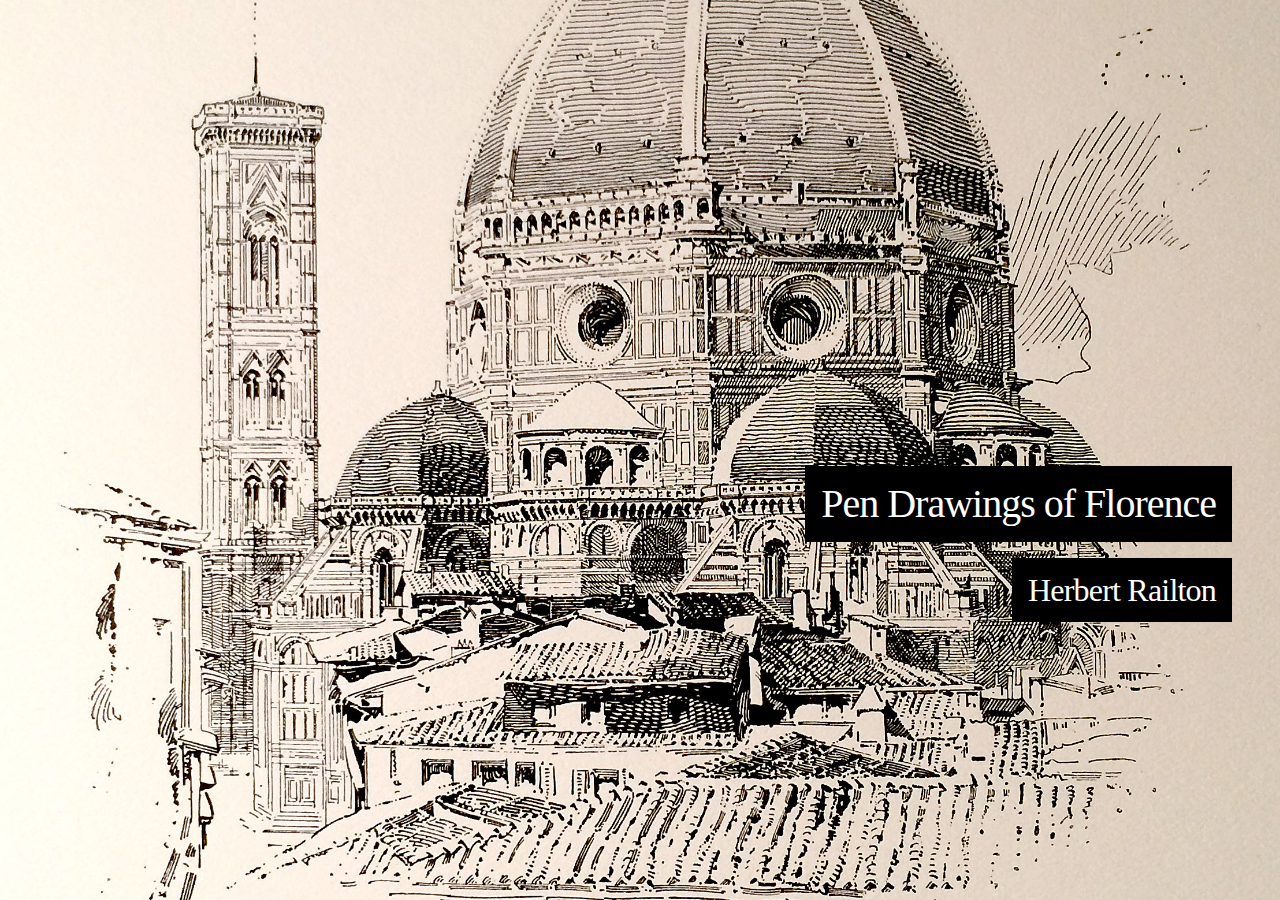
==== content/pen-drawings-of-florence/index.html @ 7fdd34f5 "Creating repo" ====
<!doctype html>
<html>
  <head>
    <title>Pen Drawings of Florence by Herbert Railton</title>
    <meta charset="utf-8">
    <meta name="author" content="Jofan">
    <meta name="description" content="High resolution images from Pen Drawings of Florence by Herbert Railton">
    <meta name="twitter:card"           content="summary" />
    <meta name="twitter:site"           content="@paintedink" />
    <meta name="twitter:creator"        content="@jofan" />
    <meta property="og:url"             content="http://painted.ink/content/pen-drawings-of-florence/index.html" />
    <meta property="og:type"            content="article" />
    <meta property="og:title"           content="Pen Drawings of Florence by Herbert Railton" />
    <meta property="og:description"     content="High resolution images from Pen Drawings of Florence by Herbert Railton" />
    <meta property="og:image"           content="">
    <meta property="article:author"     content="Jofan">
    <meta property="article:section"    content="Inspiration">
    <meta property="article:tag"        content="ink, Herbert Railton">
    <style>
      body {
        margin: 0;
      }
      .hero {
        background: url("assets/florence_dome.jpg") no-repeat center center;
        background-size: cover;
        height: 100vh; }
        .hero:before {
          content: '';
          position: absolute;
          top: 0;
          right: 0;
          bottom: 0;
          left: 0;
          /*background-image: linear-gradient(to bottom right, #002f4b, #dc4225);*/
          opacity: .8; }
        .hero .intro {
          padding: 3rem;
          position: relative;
          top: 50%;
          transform: translateY(-50%); }
        .hero h1, .hero h2 {
          background-color: black;
          color: #fff;
          font-size: 1.5rem;
          line-height: 1.5em;
          letter-spacing: -0.025em;
          font-weight: 300;
          text-align: center; }
        .hero h2 {
          font-size: 1.3rem;
        }
        .hero p {
          color: #fff;
          line-height: 1.75em;
          font-weight: 200;
          text-align: center;
          margin-bottom: 2rem; }
        .hero .tech-img {
          background: url("http://static.pexels.com/wp-content/uploads/2015/02/apple-hand-iphone-6-4322-525x350.jpg") no-repeat center center;
          background-size: cover;
          height: 9rem;
          width: 9rem;
          border-radius: 50%;
          display: block;
          margin: 0 auto; }
        @media only screen and (min-width: 40.063em) {
          .hero .intro {
            /*padding: 0;*/
          }
          .hero .tech-img {
            height: 18rem;
            width: 18rem; }
          .hero h1, .hero h2 {
            /*padding-top: 4.5rem;*/
            margin-top: 1rem;
            margin-bottom: 0;
            padding:0.5rem 1rem;
            text-align: right;
            float: right;
            clear: both;
            font-size: 2.5rem; }
          .hero h2 {
            font-size: 2.0rem;
          }
          .hero p {
            text-align: right; } }
    </style>
  </head>
  <body>

    <section class="hero">
      <div class="row intro">
        <div class="small-centered medium-uncentered medium-6 large-7 columns">
          <h1>Pen Drawings of Florence</h1>
          <h2>Herbert Railton</h2>
          <!-- <p>Don't you want to take a leap of faith? Or become an old man, filled with regret, waiting to die alone!</p> -->
        </div>
        <div class="small-centered medium-uncentered medium-6 large-5 columns">
          <!-- <div class="tech-img"></div> -->
        </div>
      </div>
    </section>


  </body>
</html>
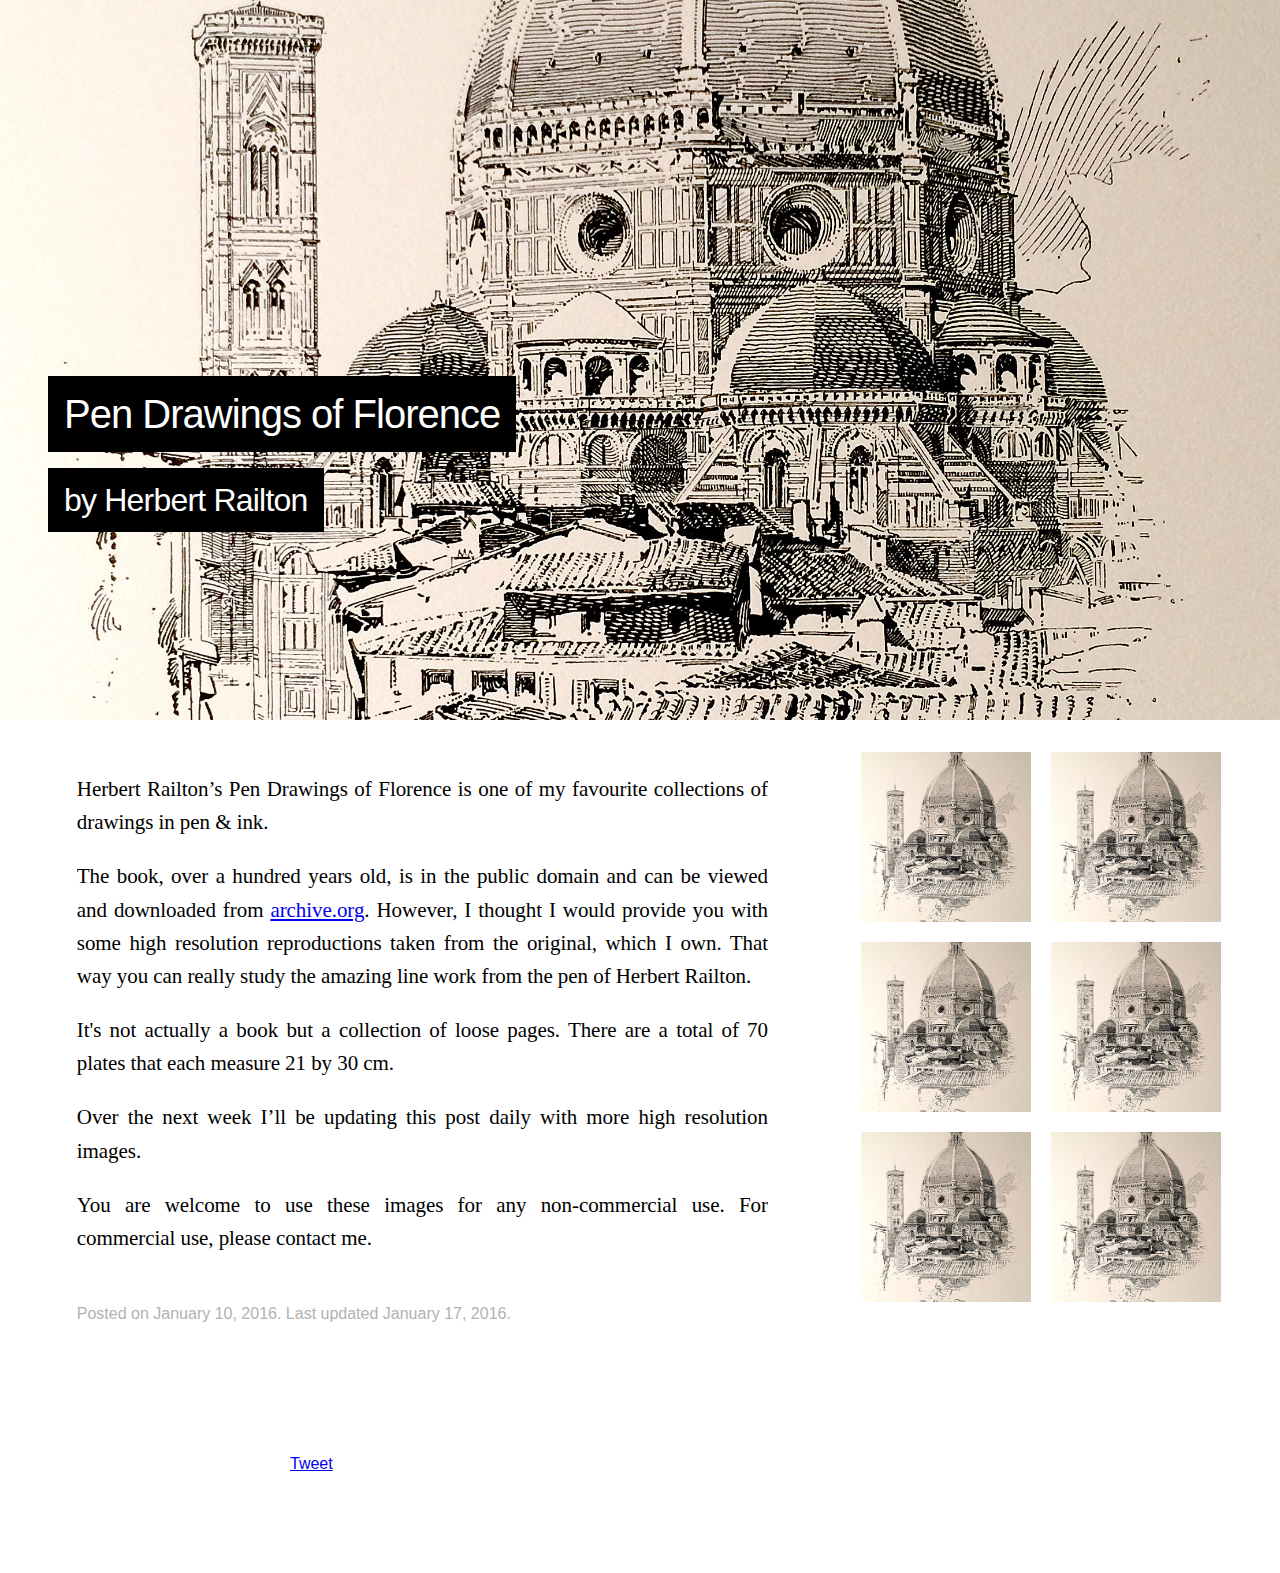
==== commit aef04dc5: "Added some content" ====
--- a/content/pen-drawings-of-florence/index.html
+++ b/content/pen-drawings-of-florence/index.html
@@ -12,95 +12,90 @@
     <meta property="og:type"            content="article" />
     <meta property="og:title"           content="Pen Drawings of Florence by Herbert Railton" />
     <meta property="og:description"     content="High resolution images from Pen Drawings of Florence by Herbert Railton" />
-    <meta property="og:image"           content="">
+    <meta property="og:image"           content="http://painted.ink/content/pen-drawings-of-florence/assets/florence_dome.jpg">
     <meta property="article:author"     content="Jofan">
-    <meta property="article:section"    content="Inspiration">
+    <meta property="article:section"    content="Reproductions">
     <meta property="article:tag"        content="ink, Herbert Railton">
-    <style>
-      body {
-        margin: 0;
-      }
-      .hero {
-        background: url("assets/florence_dome.jpg") no-repeat center center;
-        background-size: cover;
-        height: 100vh; }
-        .hero:before {
-          content: '';
-          position: absolute;
-          top: 0;
-          right: 0;
-          bottom: 0;
-          left: 0;
-          /*background-image: linear-gradient(to bottom right, #002f4b, #dc4225);*/
-          opacity: .8; }
-        .hero .intro {
-          padding: 3rem;
-          position: relative;
-          top: 50%;
-          transform: translateY(-50%); }
-        .hero h1, .hero h2 {
-          background-color: black;
-          color: #fff;
-          font-size: 1.5rem;
-          line-height: 1.5em;
-          letter-spacing: -0.025em;
-          font-weight: 300;
-          text-align: center; }
-        .hero h2 {
-          font-size: 1.3rem;
-        }
-        .hero p {
-          color: #fff;
-          line-height: 1.75em;
-          font-weight: 200;
-          text-align: center;
-          margin-bottom: 2rem; }
-        .hero .tech-img {
-          background: url("http://static.pexels.com/wp-content/uploads/2015/02/apple-hand-iphone-6-4322-525x350.jpg") no-repeat center center;
-          background-size: cover;
-          height: 9rem;
-          width: 9rem;
-          border-radius: 50%;
-          display: block;
-          margin: 0 auto; }
-        @media only screen and (min-width: 40.063em) {
-          .hero .intro {
-            /*padding: 0;*/
-          }
-          .hero .tech-img {
-            height: 18rem;
-            width: 18rem; }
-          .hero h1, .hero h2 {
-            /*padding-top: 4.5rem;*/
-            margin-top: 1rem;
-            margin-bottom: 0;
-            padding:0.5rem 1rem;
-            text-align: right;
-            float: right;
-            clear: both;
-            font-size: 2.5rem; }
-          .hero h2 {
-            font-size: 2.0rem;
-          }
-          .hero p {
-            text-align: right; } }
-    </style>
+    <link rel="stylesheet" type="text/css" href="../../styles.css">
+    <link rel="stylesheet" type="text/css" href="styles.css">
   </head>
-  <body>
+  <body class="unloaded">
 
-    <section class="hero">
-      <div class="row intro">
-        <div class="small-centered medium-uncentered medium-6 large-7 columns">
-          <h1>Pen Drawings of Florence</h1>
-          <h2>Herbert Railton</h2>
-          <!-- <p>Don't you want to take a leap of faith? Or become an old man, filled with regret, waiting to die alone!</p> -->
-        </div>
-        <div class="small-centered medium-uncentered medium-6 large-5 columns">
-          <!-- <div class="tech-img"></div> -->
+    <div class="palatino">
+
+      <div class="hero" data-content="feature">
+        <div class="animated-bg"></div>
+        <div class="row intro">
+          <div class="small-centered medium-uncentered medium-6 large-7 columns">
+            <h1>Pen Drawings of Florence</h1>
+            <h2>by Herbert Railton</h2>
+          </div>
         </div>
       </div>
-    </section>
 
+      <article>
+
+        <section class="l-two-column l-main-column" data-content="article">
+          <p>Herbert Railton’s Pen Drawings of Florence is one of my favourite collections of drawings in pen &amp; ink.</p>
+
+          <p>The book, over a hundred years old, is in the public domain and can be viewed and downloaded from <a href="https://archive.org/details/pendrawingsofflo00railuoft">archive.org</a>. However, I thought I would provide you with some high resolution reproductions taken from the original, which I own. That way you can really study the amazing line work from the pen of Herbert Railton.</p>
+
+          <p>It's not actually a book but a collection of loose pages. There are a total of 70 plates that each measure 21 by 30 cm.</p>
+
+          <p>Over the next week I’ll be updating this post daily with more high resolution images.</p>
+
+          <p>You are welcome to use these images for any non-commercial use. For commercial use, please contact me.</p>
+
+          <div class="post-info">Posted on January 10, 2016. Last updated January 17, 2016.</div>
+        </section>
+
+        <section class="l-two-column l-lesser-column" data-content="assets">
+          <div class="thumbnail" style="background-image:url(assets/florence_dome_thumb.jpg);"></div>
+          <div class="thumbnail" style="background-image:url(assets/florence_dome_thumb.jpg);"></div>
+          <div class="thumbnail" style="background-image:url(assets/florence_dome_thumb.jpg);"></div>
+          <div class="thumbnail" style="background-image:url(assets/florence_dome_thumb.jpg);"></div>
+          <div class="thumbnail" style="background-image:url(assets/florence_dome_thumb.jpg);"></div>
+          <div class="thumbnail" style="background-image:url(assets/florence_dome_thumb.jpg);"></div>
+        </section>
+      </article>
+
+      <div class="comments">
+        <!-- <div id="disqus_thread"></div> -->
+        <a href="https://twitter.com/share" class="twitter-share-button"{count}>Tweet</a>
+      </div>
+
+    </div>
+
+    <script>
+      document.body.classList.remove('unloaded');
+    </script>
+
+    <script>!function(d,s,id){var js,fjs=d.getElementsByTagName(s)[0],p=/^http:/.test(d.location)?'http':'https';if(!d.getElementById(id)){js=d.createElement(s);js.id=id;js.src=p+'://platform.twitter.com/widgets.js';fjs.parentNode.insertBefore(js,fjs);}}(document, 'script', 'twitter-wjs');</script>
+
+    <!--<script>
+    /**
+    * RECOMMENDED CONFIGURATION VARIABLES: EDIT AND UNCOMMENT THE SECTION BELOW TO INSERT DYNAMIC VALUES FROM YOUR PLATFORM OR CMS.
+    * LEARN WHY DEFINING THESE VARIABLES IS IMPORTANT: https://disqus.com/admin/universalcode/#configuration-variables
+    */
+    
+    var disqus_config = function () {
+    this.page.url = "http://painted.ink/content/pen-drawings-of-florence/index.html"; // Replace PAGE_URL with your page's canonical URL variable
+    this.page.identifier = "pen-drawings-of-florence"; // Replace PAGE_IDENTIFIER with your page's unique identifier variable
+    };
+    
+    (function() { // DON'T EDIT BELOW THIS LINE
+    var d = document, s = d.createElement('script');
+
+    s.src = '//paintedink.disqus.com/embed.js';
+
+    s.setAttribute('data-timestamp', +new Date());
+    (d.head || d.body).appendChild(s);
+    })();
+    </script>
+    <noscript>Please enable JavaScript to view the <a href="https://disqus.com/?ref_noscript" rel="nofollow">comments powered by Disqus.</a></noscript>
+
+
+    <script id="dsq-count-scr" src="//paintedink.disqus.com/count.js" async></script>-->
 
   </body>
 </html>--- a/styles.css
+++ b/styles.css
@@ -0,0 +1,143 @@
+body {
+  font-family: TeXGyreHerosRegular, helvetica, sans-serif;
+  padding: 0;
+  margin: 0;
+}
+article {
+  overflow: auto;
+}
+.helvetica {
+  font-family: helvetica;
+}
+.greatesque {
+  font-family: greatesque_brush_scriptRg, helvetica, sans-serif;
+}
+.miama {
+  font-family: MiamaRegular, helvetica, sans-serif;
+}
+.palatino {
+  font-family: palatino, helvetica, sans-serif;
+}
+/* === SITE HEADER === */
+.site-header {
+  height:40px;
+  margin:0 25px;
+}
+  .site-title {
+    float:left;
+    font-size: 2.5rem;
+    margin-top: 20px;
+    display:none;
+  }
+  .main-menu {
+    float: right;
+    display: none;
+  }
+    .main-menu li {
+      font-family: MiamaRegular, greatesque_brush_scriptRg;
+      font-size:2rem;
+      float:left;
+      list-style: none;
+      padding:10px 25px;
+    }
+      .main-menu a:link, .main-menu a:visited {
+        color:#b2b2b2;
+        text-decoration: none;
+      }
+
+/* === COMMENTS === */
+.comments {
+  margin-top:100px;
+}
+
+/* === ARTICLE CONTENT === */
+.l-single-column, .l-two-column {
+  margin:2rem 1rem;
+  overflow: auto;
+}
+  .l-single-column p, .l-two-column p {
+    text-align: justify;
+    font-family: palatino, Georgia,Cambria,"Times New Roman",Times,serif;
+    /*font-weight: 400;*/
+    font-style: normal;
+    font-size: 18px;
+    line-height: 1.28;
+    /*letter-spacing: -0.003em;*/
+  }
+.thumbnail {
+  height: 170px;
+  width: 170px;
+  margin: 0 20px 20px 0;
+  background-size: cover;
+  background-position: center;
+  background-repeat: no-repeat;
+  float: left;
+}
+.post-info {
+  color: #b2b2b2;
+  margin-top: 50px;
+}
+
+/* === LARGE SCREENS === */
+@media only screen and (min-width: 40.063em) {
+  .site-header {
+    height:80px;
+    margin:0 50px;
+  }
+    .site-title, .main-menu {
+      display: block;
+    }
+
+  /* === SITE SECONDARY UPDATES === */
+  .secondaries {
+    position: absolute;
+    width: 250px;
+    right: 50px;
+    top:100px;
+  }
+    .secondary {
+      background-color: white;
+      height:200px;
+      margin-top:50px;
+    }
+
+  /* === ARTICLE CONTENT === */
+  /*.l-single-column, .l-two-column {
+    margin:3rem 0;
+  }*/
+  .l-single-column, .comments {
+    width: 700px;
+    margin: 0 auto;
+  }
+  .comments {
+    margin-top:100px;
+    margin-bottom:100px;
+  }
+    .l-single-column p,
+    .l-two-column p {
+      text-align: justify;
+      font-family: palatino, Georgia,Cambria,"Times New Roman",Times,serif;
+      font-weight: 400;
+      font-style: normal;
+      font-size: 21px;
+      line-height: 1.58;
+      letter-spacing: -0.003em;
+    }
+  .l-two-column {
+    float: left;
+    width: 46vw;
+    margin-left: 6vw;
+  }
+    .l-main-column {
+      width: 54vw;
+    }
+    .l-lesser-column {
+      width: 30vw;
+    }
+    /*.l-left-column {
+      float: left;
+    }
+    .l-right-column {
+      float: left;
+    }*/
+}--- a/content/pen-drawings-of-florence/styles.css
+++ b/content/pen-drawings-of-florence/styles.css
@@ -0,0 +1,87 @@
+/* === PAGE HEROS === */
+.hero {
+  overflow: hidden;
+  position: relative;
+  height: 40vh;
+  width: 100vw;
+}
+  .unloaded .animated-bg {
+    opacity: 0.2;
+  }
+  .animated-bg {
+    background-image: url("assets/florence_dome.jpg");
+    background-repeat: no-repeat;
+    background-position: 50% 50%;
+    background-size: cover;
+    height: 100%;
+    position: absolute;
+    top: 0px;
+    left: 0px;
+    width: 100%;
+    /*margin-top:-10%;*/
+    /*margin-left:-10%;*/
+    /*transform:scale(0.9);*/
+    opacity: 1;
+    transition:opacity 3s ease-in;
+  }
+  .hero .intro {
+    padding: 3rem;
+    position: relative;
+    top: 50%;
+    transform: translateY(-50%);
+  }
+  .hero h1, .hero h2 {
+    background-color: black;
+    color: #fff;
+    font-size: 1.5rem;
+    line-height: 1.5em;
+    letter-spacing: -0.025em;
+    font-weight: 300;
+    text-align: center;
+  }
+  .hero h2 {
+    font-size: 1.3rem;
+  }
+  .hero p {
+    color: #fff;
+    line-height: 1.75em;
+    font-weight: 200;
+    text-align: center;
+    margin-bottom: 2rem; }
+  .hero .focus-img {
+    background: url("") no-repeat center center;
+    background-size: cover;
+    height: 9rem;
+    width: 9rem;
+    border-radius: 50%;
+    display: block;
+    margin: 0 auto;
+  }
+
+@media only screen and (min-width: 40.063em) {
+  /* === PAGE HEROS === */
+  .hero {
+    height: 80vh;
+  }
+  .hero .intro {
+    /*padding: 0;*/
+  }
+  .hero .tech-img {
+    height: 18rem;
+    width: 18rem; }
+  .hero h1, .hero h2 {
+    /*padding-top: 4.5rem;*/
+    margin-top: 1rem;
+    margin-bottom: 0;
+    padding:0.5rem 1rem;
+    text-align: right;
+    float: left;
+    clear: both;
+    font-size: 2.5rem; }
+  .hero h2 {
+    font-size: 2.0rem;
+  }
+  .hero p {
+    text-align: right;
+  }
+}